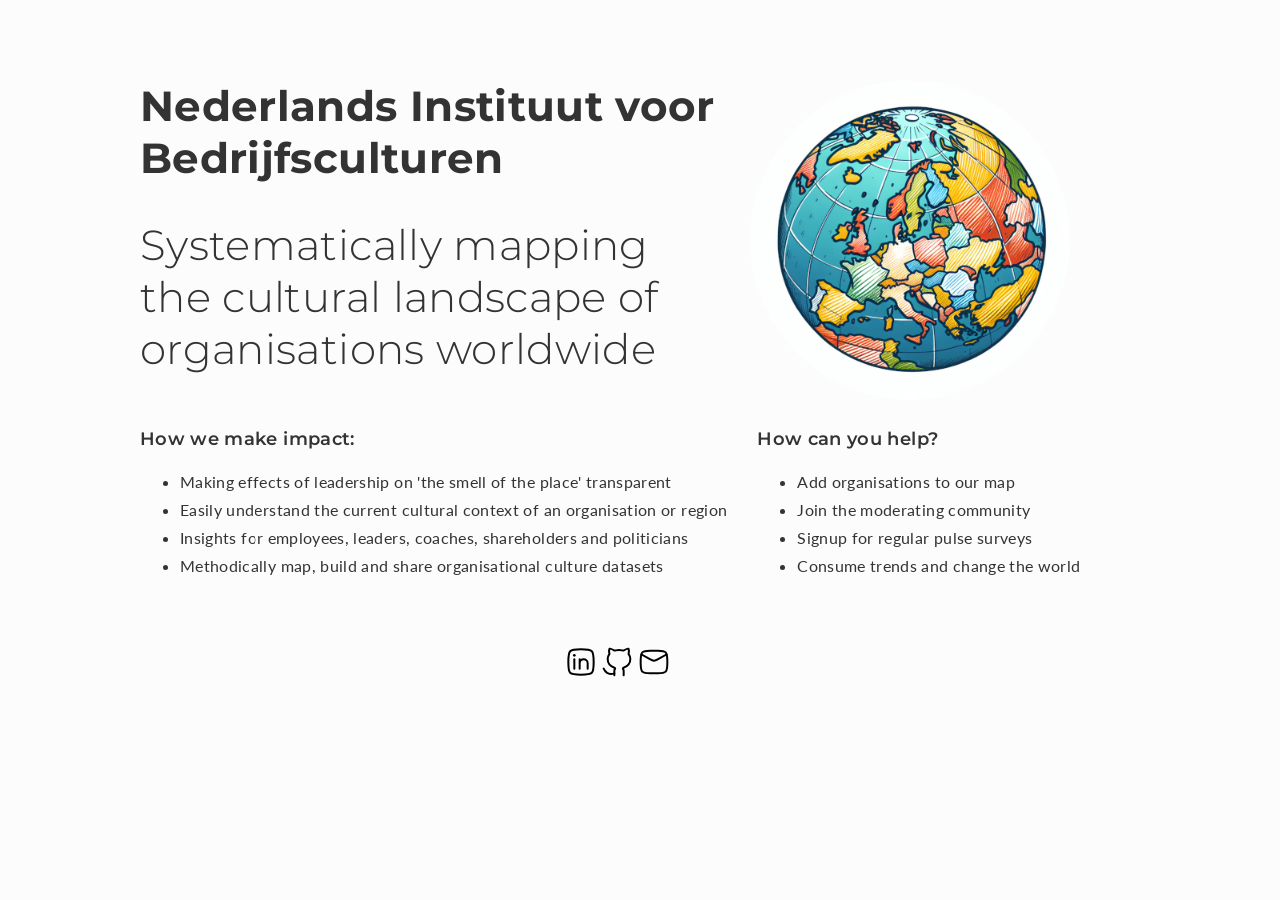
==== index.html @ 39068b7d "Initial Website" ====
<!doctype html>
<html>
  <head>
    <title>Nederlands Instituut voor Bedrijfsculturen</title>
    <meta name="viewport" content="width=device-width, maximum-scale=1, initial-scale=1">
    <link rel="stylesheet" href="style.css" type="text/css" charset="utf-8">
    <link href="https://fonts.googleapis.com/css?family=Montserrat:300,600,700" rel="stylesheet">
    <link href="https://fonts.googleapis.com/css?family=Lato:400" rel="stylesheet">
    <script src="page_loader.js"></script>
  </head>
  <body>

    <div id='menu'></div>
    <div id='content'><center>loading ...</center></div>
    
    <div id='footer'>
      <a class="social_links" href="https://www.linkedin.com/company/nivb/"><img src="images/linkedin.svg"></a>
      <a class="social_links" href="https://github.com/nivb-dev"><img src="images/github.svg"></a>
      <a class="social_links" href="mailto:niels@vanreijmersdal.nl"><img src="images/email.svg"></a>
    </div>

    <script>
      load();
    </script>

  </body>
</html>
---- style.css ----
body {
  font-family: 'Montserrat';            
  color: rgb(51, 51, 51);
  background-color: rgb(252,252,252);
  margin-top: 80px;          
  margin-left: 50px;          
  margin-right: 50px;          
  letter-spacing: 0.35px;
  -webkit-font-smoothing: antialiased;
  text-rendering: optimizeLegibility;
}
h1 {
  font-size: 42px;
  font-weight: 700;
}
h2 {
  font-size: 42px;
  font-weight: 300;
  width: 60%;
}
h3 {
  font-size: 18px;
  font-weight: 600;
}
p.normal, li{
  font-family: 'Lato';                        
  font-size: 16px;
  line-height: 28px;
  word-wrap: break-word;
}

#content {
  margin: 0 auto;
  width: 1000px;
}

#footer {
  margin: 50px auto;
  width: 150px;
}

a {
  color: #2b72bb;
  text-decoration: none;
  cursor: pointer;
}

a:visited {
  color: #215c98;
}

a:hover {
  color: #215c98;
  text-decoration: underline;
}

.photo_normal {
  width:320px;
  border-radius:50%;
  float:right;
  margin-right: 70px;
}

.photo_small {
  display: none;
  width:200px;
  border-radius:50%;
  float:left;
  margin-left: 50px;
}

@media screen and (max-width: 800px) {
  body {
    margin-top: 10px;
    margin-right: 10px;
    margin-left: 10px;
  }
  #content {
    width: 100%;
    margin: 0px;
    max-width:100%; 
    margin: 0;
  }
  h1 {
    font-size: 25px;
  }
  h2 {
    font-size: 22px;
    width: 100%;
  }
  .photo_normal {
    display: none;
  }
  .photo_small {
    display: block;
    margin-bottom: 5px;
  }
  #footer {
    width: 150px;
  }
  a.social_links {
    margin-right: 3px;
  }
}
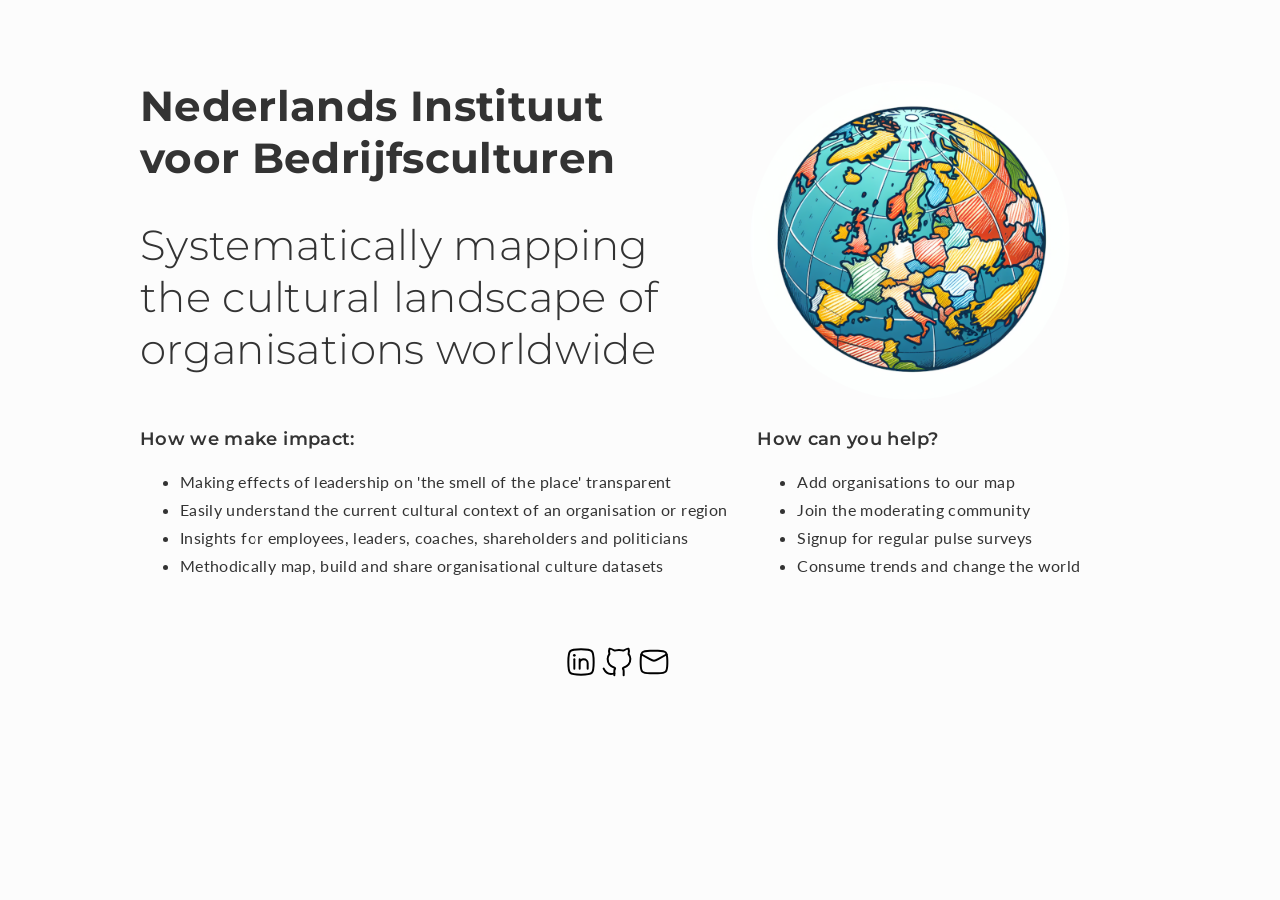
==== commit c04594de: "Change email address in footer Updated email address in footer from niels@vanreijmersdal.nl to info@" ====
--- a/index.html
+++ b/index.html
@@ -16,7 +16,7 @@
     <div id='footer'>
       <a class="social_links" href="https://www.linkedin.com/company/nivb/"><img src="images/linkedin.svg"></a>
       <a class="social_links" href="https://github.com/nivb-dev"><img src="images/github.svg"></a>
-      <a class="social_links" href="mailto:niels@vanreijmersdal.nl"><img src="images/email.svg"></a>
+      <a class="social_links" href="mailto:info@nivb.nl"><img src="images/email.svg"></a>
     </div>
 
     <script>
